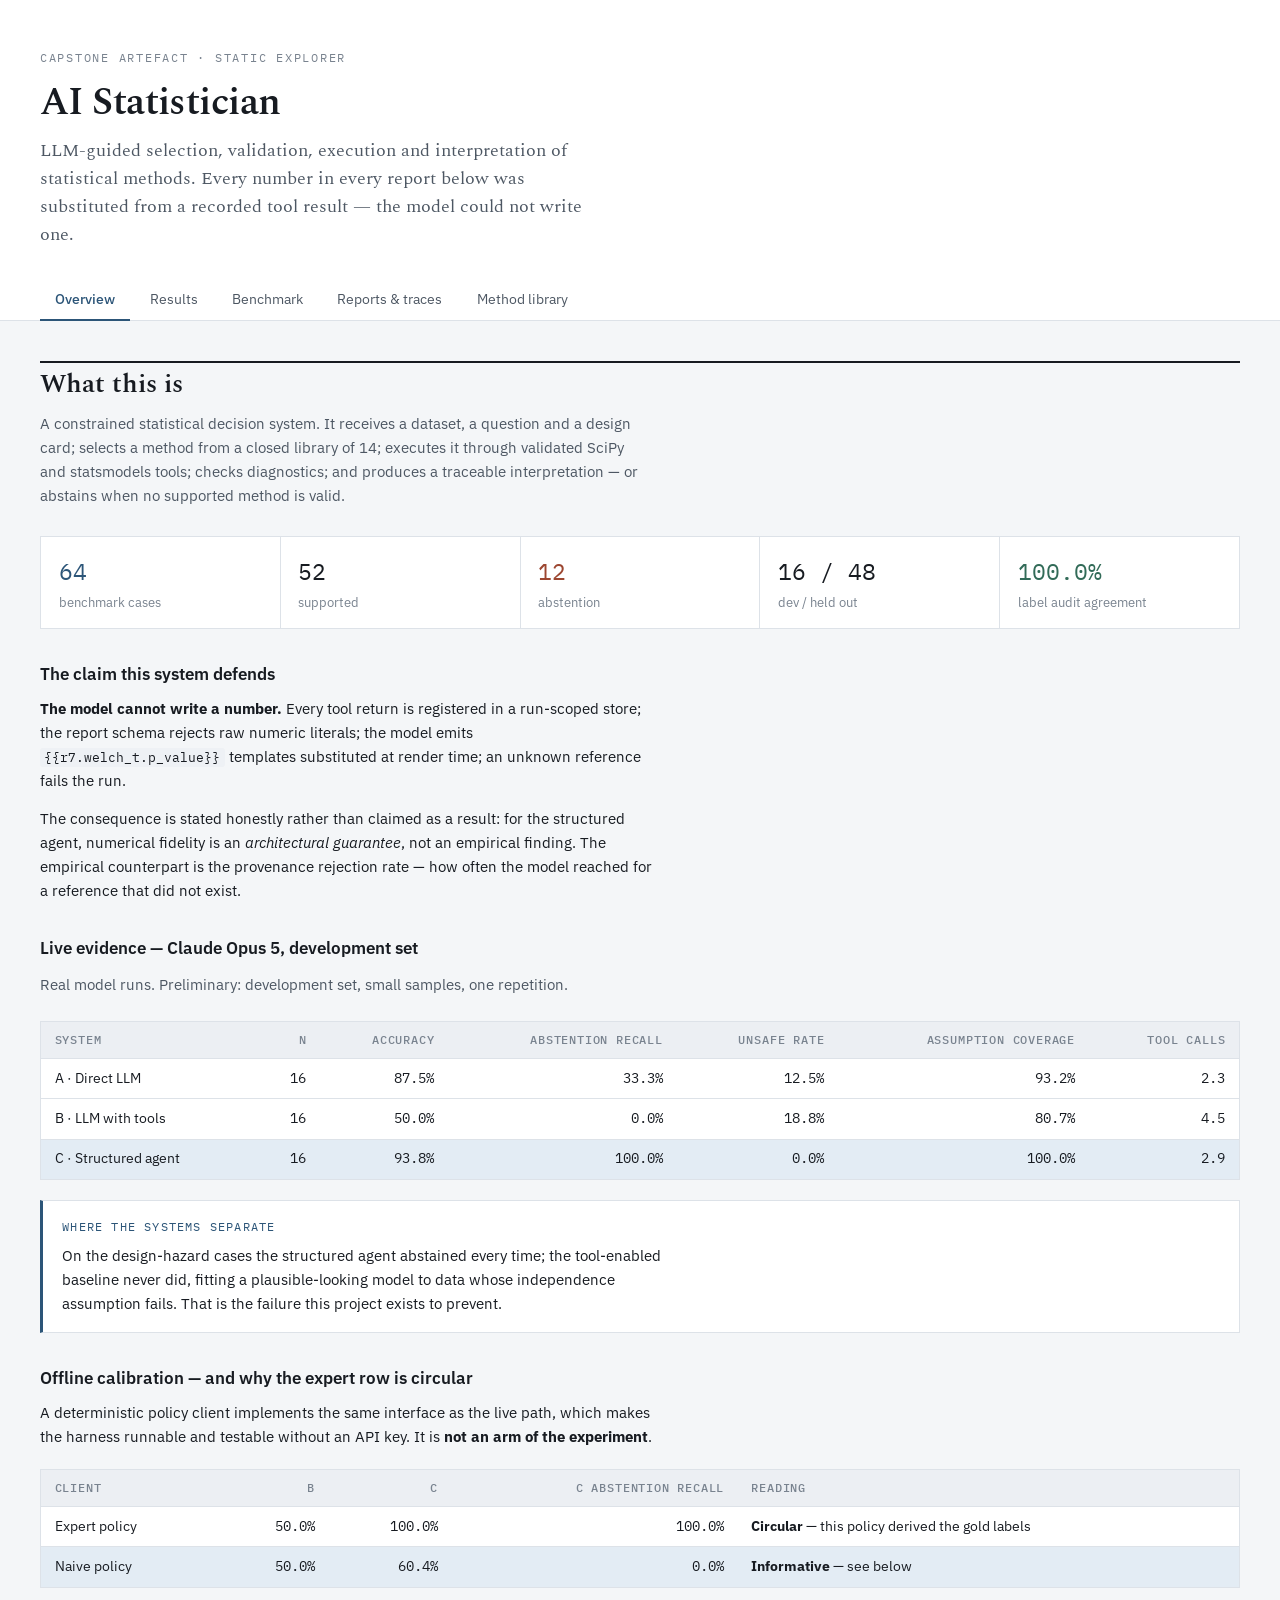
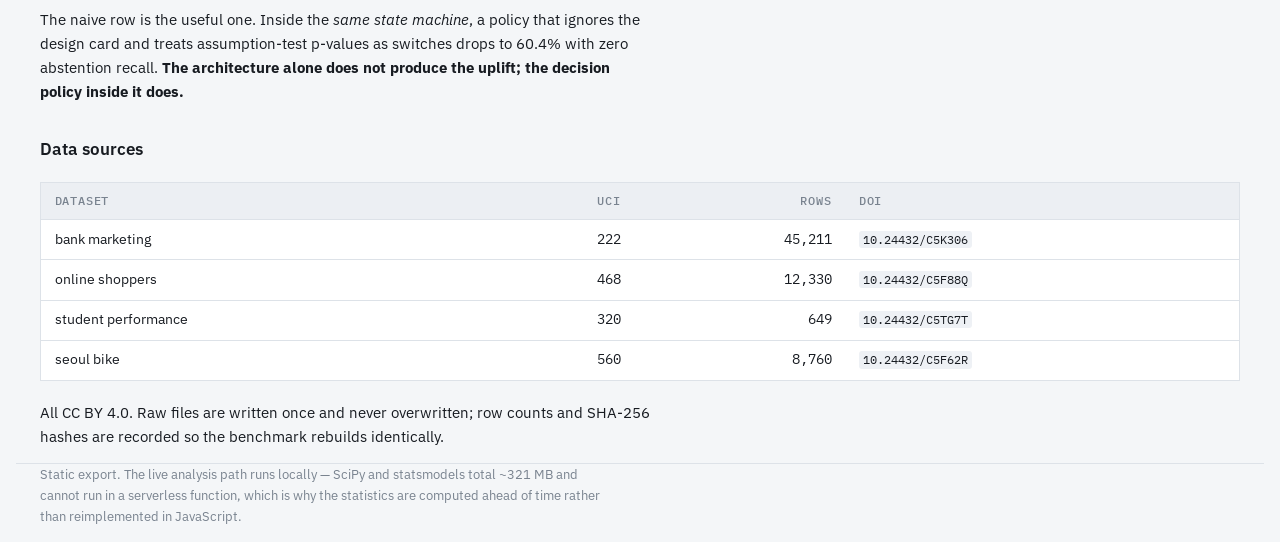
==== site/index.html @ d4c64549 "Static explorer, and close a hole in the provenance contract Static site (site/, netlify.toml)   Net" ====
<!doctype html>
<html lang="en" data-theme="light">
<head>
<meta charset="utf-8">
<meta name="viewport" content="width=device-width, initial-scale=1">
<title>AI Statistician — benchmark explorer</title>
<meta name="description" content="Explore the 64-case statistical benchmark, the three system variants, and every rendered report and trace.">
<link rel="preconnect" href="https://fonts.googleapis.com">
<link rel="preconnect" href="https://fonts.gstatic.com" crossorigin>
<link rel="stylesheet" href="https://fonts.googleapis.com/css2?family=IBM+Plex+Mono:wght@400;500&family=IBM+Plex+Sans:wght@400;500;600&family=Spectral:wght@500;600&display=swap">
<link rel="stylesheet" href="style.css">
</head>
<body>

<header class="masthead">
  <div class="wrap">
    <p class="eyebrow">Capstone artefact · static explorer</p>
    <h1>AI Statistician</h1>
    <p class="standfirst">LLM-guided selection, validation, execution and interpretation
      of statistical methods. Every number in every report below was substituted from a
      recorded tool result — the model could not write one.</p>
    <nav class="tabs" role="tablist">
      <button class="tab is-active" data-view="overview" role="tab">Overview</button>
      <button class="tab" data-view="results" role="tab">Results</button>
      <button class="tab" data-view="cases" role="tab">Benchmark</button>
      <button class="tab" data-view="reports" role="tab">Reports &amp; traces</button>
      <button class="tab" data-view="methods" role="tab">Method library</button>
    </nav>
  </div>
</header>

<main class="wrap" id="app">
  <p class="loading">Loading…</p>
</main>

<footer class="wrap">
  <p>Static export. The live analysis path runs locally — SciPy and statsmodels
     total ~321&nbsp;MB and cannot run in a serverless function, which is why the
     statistics are computed ahead of time rather than reimplemented in JavaScript.</p>
</footer>

<script src="app.js"></script>
</body>
</html>
---- site/style.css ----
:root {
  --paper: #f4f6f8;
  --surface: #ffffff;
  --surface-2: #eceff3;
  --ink: #171b21;
  --ink-2: #4d5763;
  --ink-3: #79838f;
  --rule: #dde2e8;
  --rule-2: #c8cfd8;
  --accent: #2c5578;
  --accent-soft: #e3ecf4;
  --risk: #9c4630;
  --risk-soft: #f6e6e1;
  --ok: #326b58;
  --ok-soft: #e2efea;
  --code-bg: #eef1f5;
}

@media (prefers-color-scheme: dark) {
  :root:not([data-theme="light"]) {
    --paper: #111419; --surface: #181c23; --surface-2: #1f242c;
    --ink: #e7eaef; --ink-2: #9aa5b2; --ink-3: #6f7a87;
    --rule: #282e37; --rule-2: #39414c;
    --accent: #7fadd8; --accent-soft: #1c2937;
    --risk: #d98d74; --risk-soft: #2e2019;
    --ok: #6fb79c; --ok-soft: #17271f; --code-bg: #1c2129;
  }
}
:root[data-theme="dark"] {
  --paper: #111419; --surface: #181c23; --surface-2: #1f242c;
  --ink: #e7eaef; --ink-2: #9aa5b2; --ink-3: #6f7a87;
  --rule: #282e37; --rule-2: #39414c;
  --accent: #7fadd8; --accent-soft: #1c2937;
  --risk: #d98d74; --risk-soft: #2e2019;
  --ok: #6fb79c; --ok-soft: #17271f; --code-bg: #1c2129;
}

* { box-sizing: border-box; }

body {
  margin: 0;
  background: var(--paper);
  color: var(--ink);
  font-family: "IBM Plex Sans", ui-sans-serif, system-ui, -apple-system, sans-serif;
  font-size: 15px;
  line-height: 1.6;
  -webkit-font-smoothing: antialiased;
}

.wrap { max-width: 78rem; margin: 0 auto; padding: 0 1.5rem; }

/* ---------- masthead ---------- */

.masthead {
  border-bottom: 1px solid var(--rule);
  background: var(--surface);
  padding: 3rem 0 0;
  margin-bottom: 2.5rem;
}
.eyebrow {
  font-family: "IBM Plex Mono", monospace;
  font-size: 0.78rem; letter-spacing: 0.14em; text-transform: uppercase;
  color: var(--ink-3); margin: 0 0 0.9rem;
}
h1 {
  font-family: Spectral, Georgia, serif; font-weight: 600;
  font-size: 2.4rem; line-height: 1.1; letter-spacing: -0.015em;
  margin: 0 0 0.75rem;
}
.standfirst {
  font-family: Spectral, Georgia, serif; font-size: 1.1rem;
  color: var(--ink-2); max-width: 62ch; margin: 0 0 1.75rem;
}

.tabs { display: flex; gap: 0.25rem; flex-wrap: wrap; }
.tab {
  appearance: none; border: 0; background: none; cursor: pointer;
  font: inherit; font-size: 0.9rem; color: var(--ink-2);
  padding: 0.6rem 0.95rem; border-bottom: 2px solid transparent;
  margin-bottom: -1px;
}
.tab:hover { color: var(--ink); }
.tab.is-active { color: var(--accent); border-bottom-color: var(--accent); font-weight: 500; }
.tab:focus-visible { outline: 2px solid var(--accent); outline-offset: -2px; }

/* ---------- type ---------- */

h2 {
  font-family: Spectral, Georgia, serif; font-weight: 600;
  font-size: 1.6rem; line-height: 1.25; margin: 2.5rem 0 0.35rem;
  padding-top: 0.35rem; border-top: 2px solid var(--ink);
}
h2:first-child { margin-top: 0; }
h3 { font-size: 1.05rem; font-weight: 600; margin: 2rem 0 0.6rem; }
p { max-width: 68ch; margin: 0 0 0.9rem; }
.lede { color: var(--ink-2); max-width: 68ch; margin: 0.7rem 0 1.5rem; }
a { color: var(--accent); }
code, .mono {
  font-family: "IBM Plex Mono", ui-monospace, monospace;
  font-size: 0.85em; background: var(--code-bg);
  padding: 0.1em 0.35em; border-radius: 3px;
}
.loading { color: var(--ink-3); padding: 3rem 0; }

/* ---------- stats ---------- */

.stats {
  display: grid; grid-template-columns: repeat(auto-fit, minmax(9.5rem, 1fr));
  gap: 1px; background: var(--rule); border: 1px solid var(--rule);
  margin: 1.75rem 0;
}
.stats div { background: var(--surface); padding: 1rem 1.1rem; }
.stats .v {
  font-family: "IBM Plex Mono", monospace; font-size: 1.45rem;
  font-variant-numeric: tabular-nums; display: block; margin-bottom: 0.25rem;
}
.stats .k { font-size: 0.8rem; color: var(--ink-3); line-height: 1.35; display: block; }
.v.ok { color: var(--ok); } .v.risk { color: var(--risk); } .v.accent { color: var(--accent); }

/* ---------- tables ---------- */

.tablewrap {
  overflow-x: auto; border: 1px solid var(--rule);
  background: var(--surface); margin: 1.25rem 0;
}
table { border-collapse: collapse; width: 100%; min-width: 34rem; font-size: 0.86rem; }
th, td {
  text-align: left; padding: 0.6rem 0.85rem;
  border-bottom: 1px solid var(--rule); vertical-align: top; line-height: 1.45;
}
thead th {
  font-family: "IBM Plex Mono", monospace; font-weight: 500;
  font-size: 0.72rem; letter-spacing: 0.07em; text-transform: uppercase;
  color: var(--ink-3); background: var(--surface-2); white-space: nowrap;
}
tbody tr:last-child td { border-bottom: none; }
td.num, th.num {
  font-family: "IBM Plex Mono", monospace;
  font-variant-numeric: tabular-nums; text-align: right; white-space: nowrap;
}
tr.hi td { background: var(--accent-soft); }

/* ---------- chips ---------- */

.chip {
  display: inline-block; font-family: "IBM Plex Mono", monospace;
  font-size: 0.73rem; padding: 0.12rem 0.45rem; border-radius: 3px;
  background: var(--surface-2); color: var(--ink-2); white-space: nowrap;
}
.chip.abstain { background: var(--risk-soft); color: var(--risk); }
.chip.ok { background: var(--ok-soft); color: var(--ok); }
.chip.accent { background: var(--accent-soft); color: var(--accent); }

/* ---------- filter bar ---------- */

.filters {
  display: flex; gap: 0.6rem; flex-wrap: wrap; align-items: center;
  margin: 1.25rem 0; padding: 0.85rem 1rem;
  background: var(--surface); border: 1px solid var(--rule);
}
.filters label { font-size: 0.8rem; color: var(--ink-3); }
.filters select, .filters input {
  font: inherit; font-size: 0.85rem; padding: 0.35rem 0.5rem;
  border: 1px solid var(--rule-2); border-radius: 3px;
  background: var(--paper); color: var(--ink);
}
.filters input { min-width: 14rem; }
.count { margin-left: auto; font-family: "IBM Plex Mono", monospace;
         font-size: 0.8rem; color: var(--ink-3); }

/* ---------- cards ---------- */

.card {
  background: var(--surface); border: 1px solid var(--rule);
  border-left: 3px solid var(--rule-2); padding: 1.1rem 1.3rem; margin-bottom: 0.8rem;
}
.card.abstain { border-left-color: var(--risk); }
.card.supported { border-left-color: var(--ok); }
.card h4 {
  margin: 0 0 0.4rem; font-size: 1rem; font-weight: 600;
  display: flex; gap: 0.6rem; align-items: baseline; flex-wrap: wrap;
}
.card .q { color: var(--ink-2); margin: 0 0 0.6rem; max-width: 74ch; }
.card .meta { font-size: 0.8rem; color: var(--ink-3); display: flex;
              gap: 0.5rem; flex-wrap: wrap; }

details { margin-top: 0.7rem; }
details > summary {
  cursor: pointer; font-size: 0.85rem; color: var(--accent);
  font-family: "IBM Plex Mono", monospace;
}
details > summary:focus-visible { outline: 2px solid var(--accent); outline-offset: 2px; }
.detail-body { padding: 0.8rem 0 0.2rem; }

.section-title {
  font-family: "IBM Plex Mono", monospace; font-size: 0.75rem;
  letter-spacing: 0.09em; text-transform: uppercase; color: var(--ink-3);
  margin: 0.9rem 0 0.25rem;
}
.prose { max-width: 74ch; margin: 0; }

.trace {
  font-family: "IBM Plex Mono", monospace; font-size: 0.76rem;
  color: var(--ink-2); background: var(--code-bg);
  padding: 0.65rem 0.8rem; overflow-x: auto; white-space: nowrap;
}

pre {
  background: var(--code-bg); border: 1px solid var(--rule);
  padding: 0.9rem 1rem; overflow-x: auto; font-size: 0.78rem;
  line-height: 1.55; margin: 0.8rem 0;
}

ul.tight { max-width: 68ch; padding-left: 1.1rem; margin: 0 0 0.9rem; }
ul.tight li { margin-bottom: 0.35rem; }
ul.tight li::marker { color: var(--rule-2); }

.callout {
  border: 1px solid var(--rule); border-left: 3px solid var(--accent);
  background: var(--surface); padding: 1rem 1.2rem; margin: 1.25rem 0;
}
.callout.warn { border-left-color: var(--risk); }
.callout .kicker {
  font-family: "IBM Plex Mono", monospace; font-size: 0.75rem;
  letter-spacing: 0.1em; text-transform: uppercase;
  color: var(--accent); display: block; margin-bottom: 0.5rem;
}
.callout.warn .kicker { color: var(--risk); }
.callout p:last-child { margin-bottom: 0; }

footer { border-top: 1px solid var(--rule); margin-top: 4rem;
         padding: 1.5rem 1.5rem 3rem; }
footer p { font-size: 0.82rem; color: var(--ink-3); max-width: 70ch; }

@media (prefers-reduced-motion: reduce) { * { transition: none !important; } }
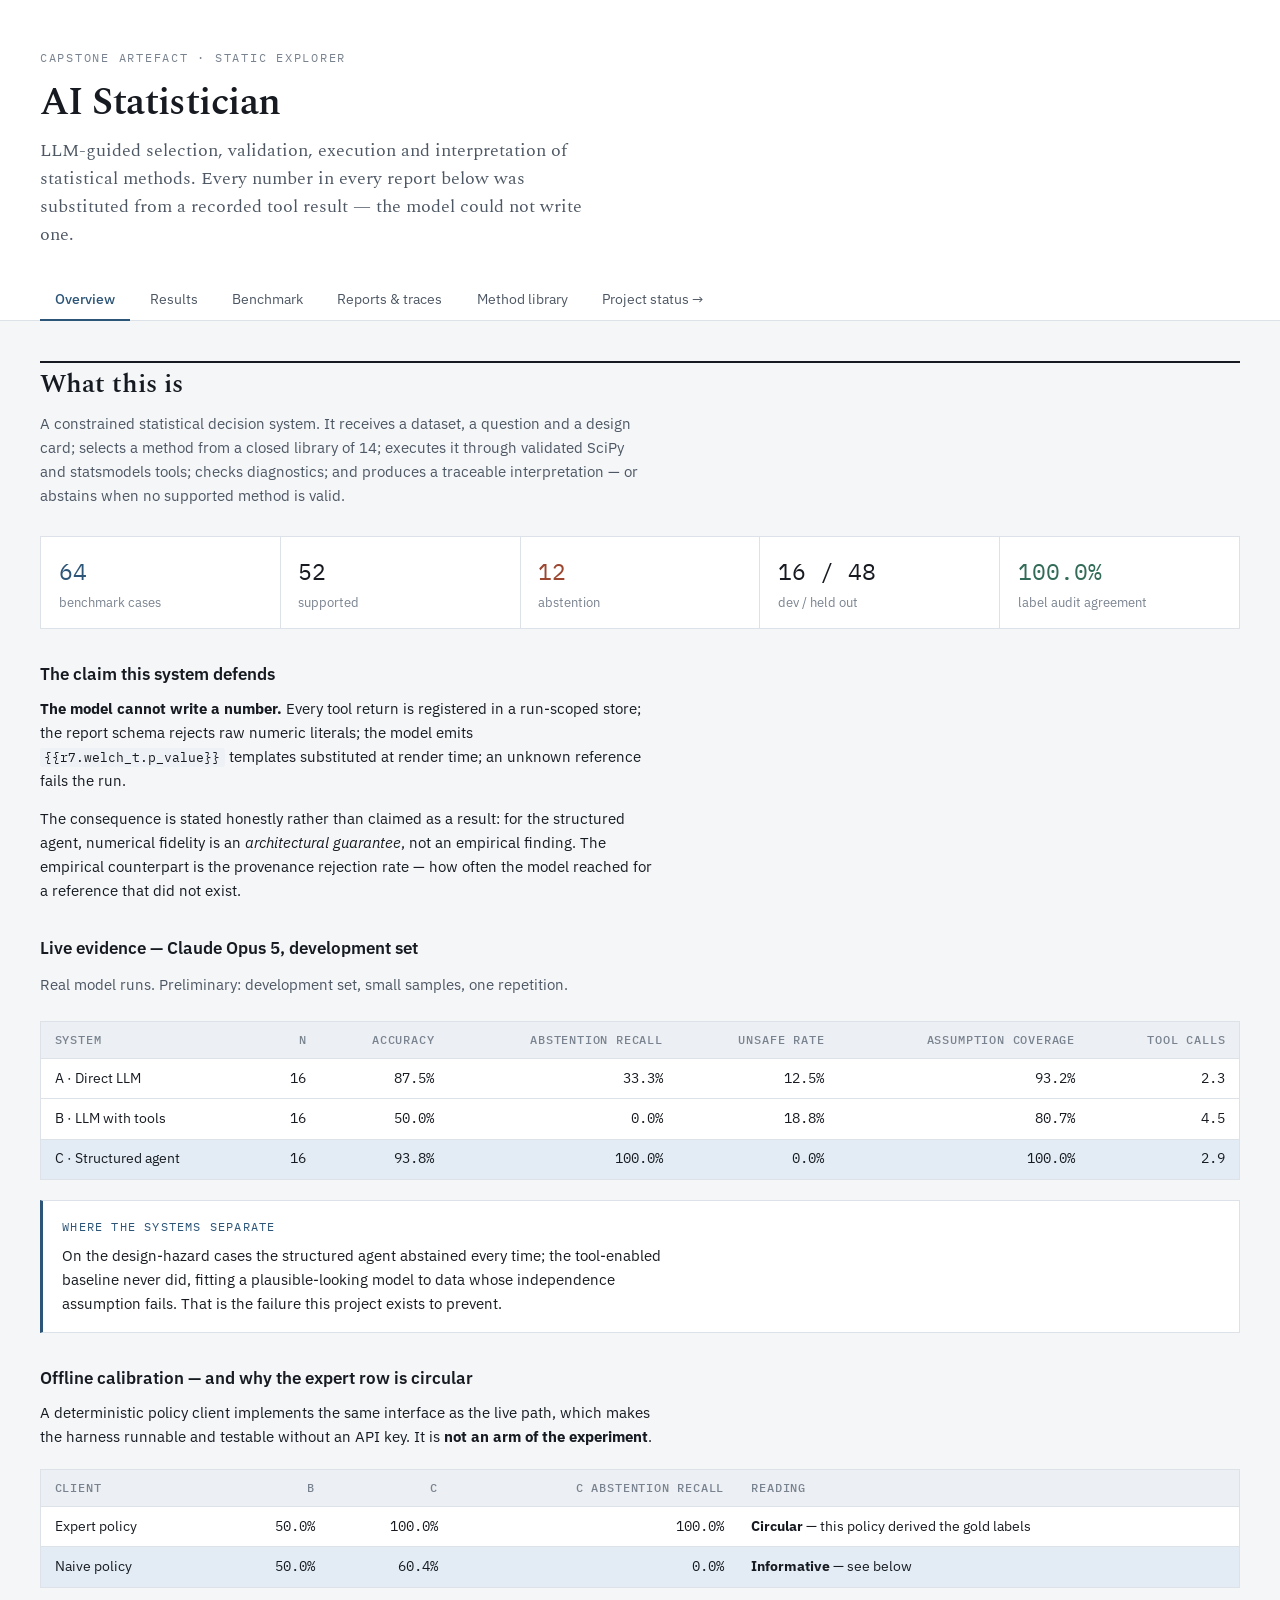
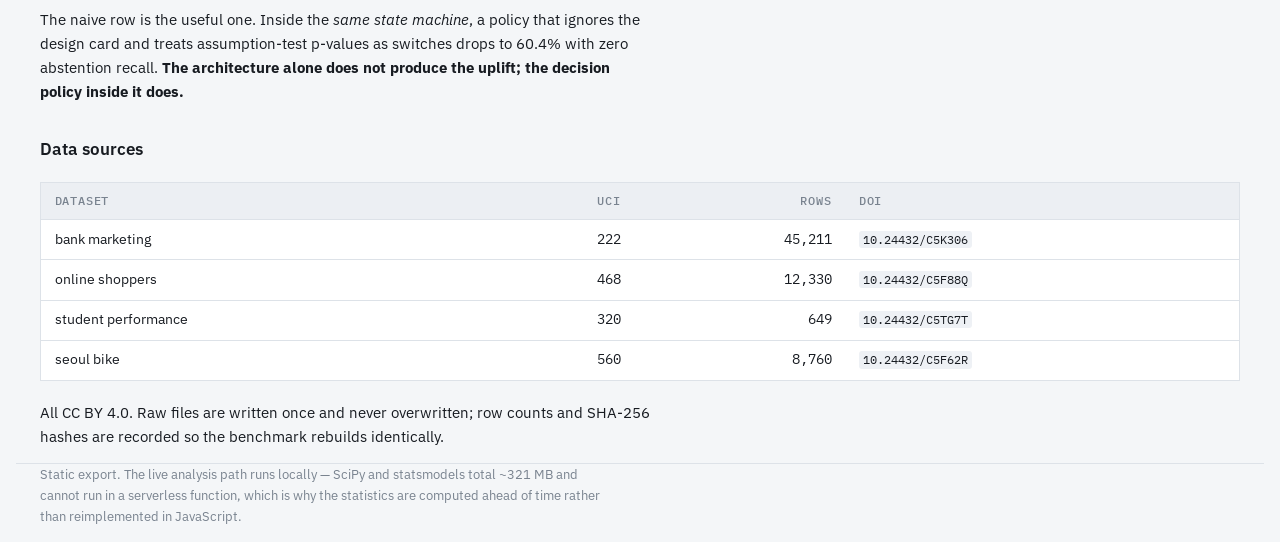
==== commit c8a81463: "Add a project status page to the explorer The explorer showed the benchmark and the individual runs " ====
--- a/site/index.html
+++ b/site/index.html
@@ -25,6 +25,7 @@
       <button class="tab" data-view="cases" role="tab">Benchmark</button>
       <button class="tab" data-view="reports" role="tab">Reports &amp; traces</button>
       <button class="tab" data-view="methods" role="tab">Method library</button>
+      <a class="tab tab-link" href="status.html">Project status &rarr;</a>
     </nav>
   </div>
 </header>
--- a/site/style.css
+++ b/site/style.css
@@ -233,3 +233,21 @@
 footer p { font-size: 0.82rem; color: var(--ink-3); max-width: 70ch; }
 
 @media (prefers-reduced-motion: reduce) { * { transition: none !important; } }
+
+.site-figure { margin: 1.5rem 0; }
+.site-figure img {
+  width: 100%; max-width: 46rem; height: auto; display: block;
+  border: 1px solid var(--rule); background: #fcfcfb;
+}
+.site-figure figcaption {
+  font-size: 0.82rem; color: var(--ink-3); margin-top: 0.5rem; max-width: 46rem;
+}
+
+/* The status page is a separate document, not a JS view, so its entry in the
+   tab strip is an anchor. Matches the tab shape; never takes the active state. */
+.tab-link{
+  text-decoration:none;
+  display:inline-flex;
+  align-items:center;
+}
+.tab-link:hover{text-decoration:none}
